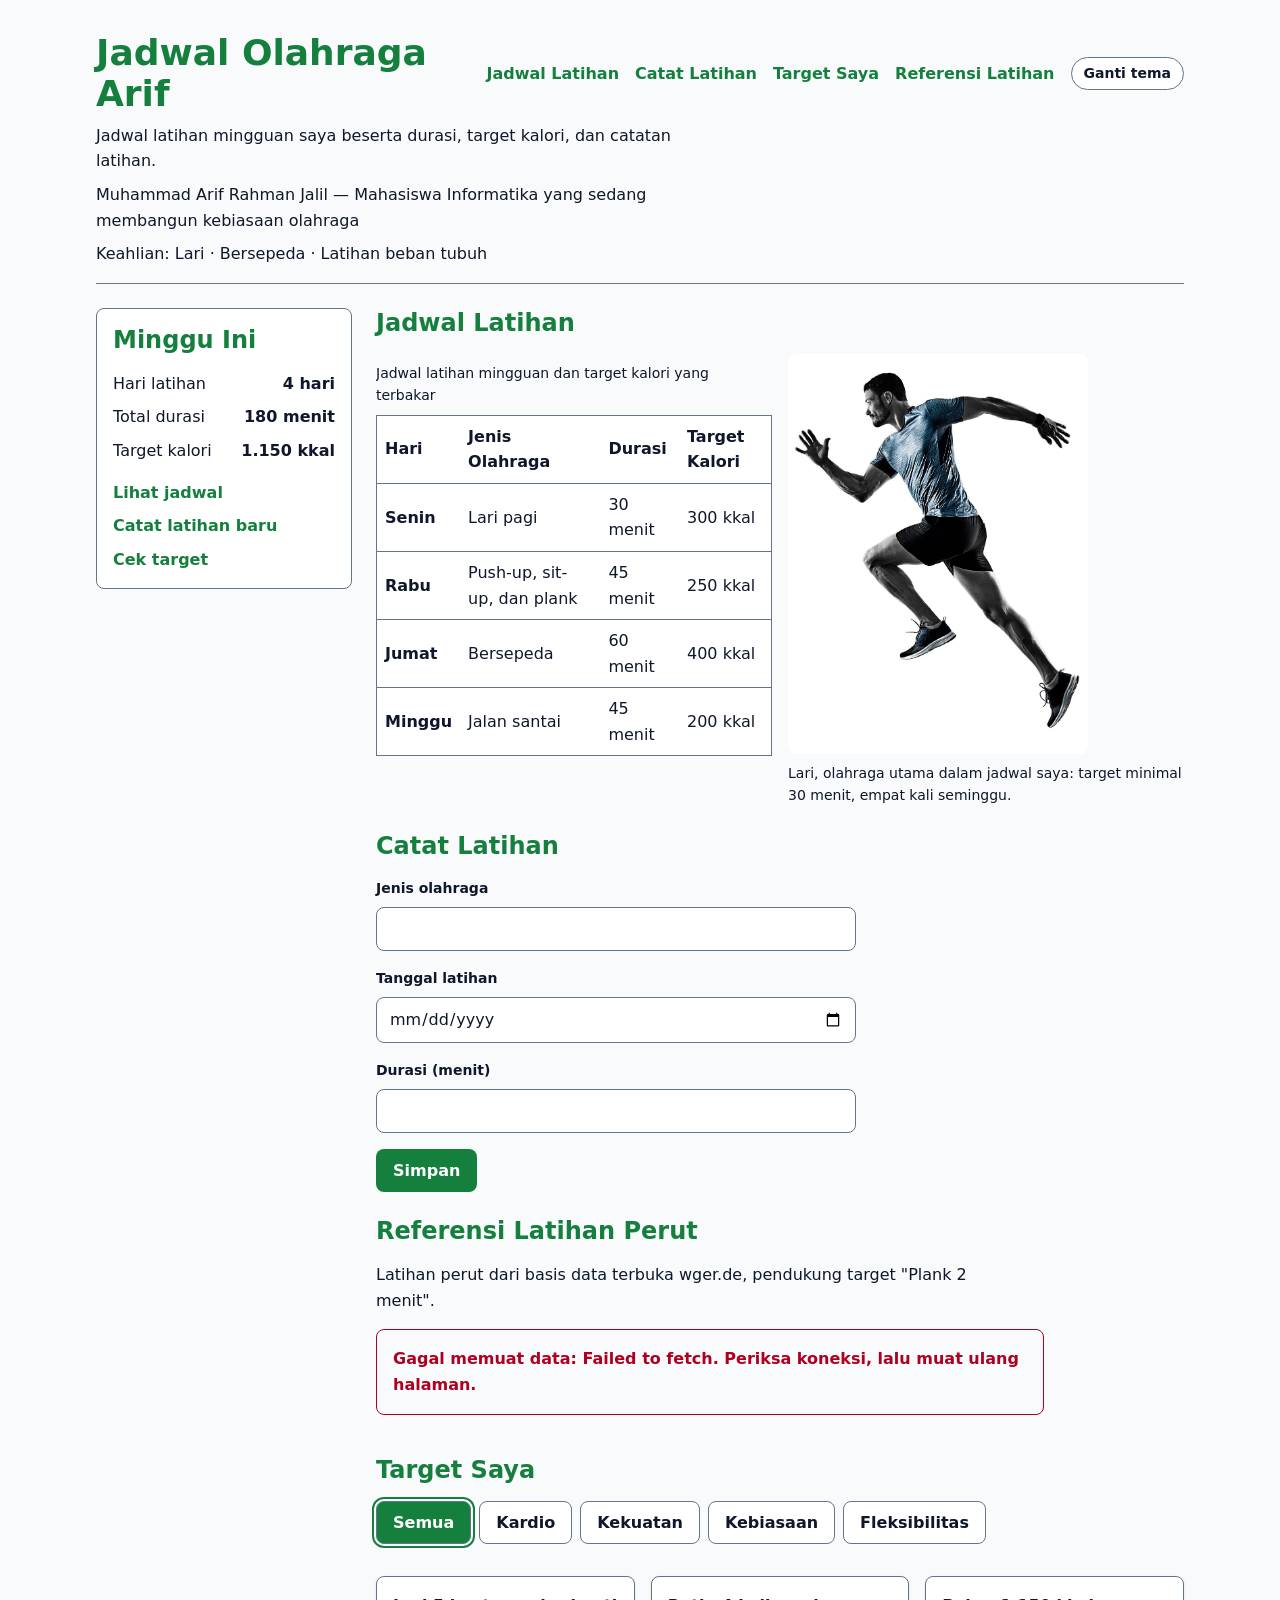
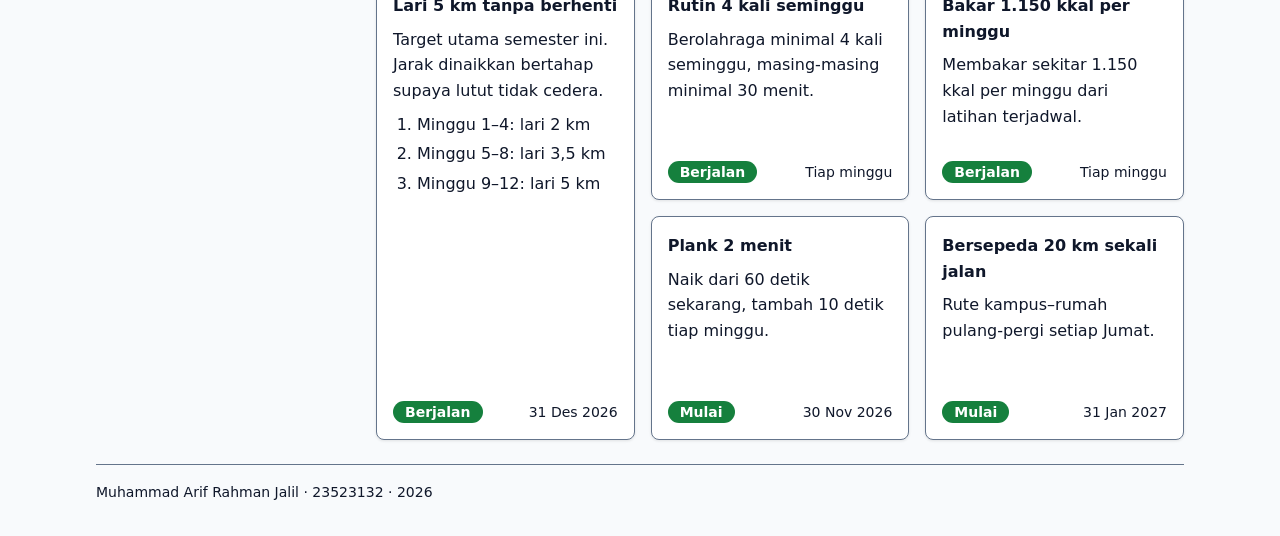
==== P11/profil.html @ 8c7ba5d6 "P11 — periksa bahan, gambar rencana Salin halaman P10 (profil.html, enam CSS, js/app.js, js/dom.js, " ====
<!DOCTYPE html>
<html lang="id">
<head>
  <meta charset="utf-8">
  <meta name="viewport" content="width=device-width, initial-scale=1.0">
  <title>Profil</title> <!-- diisi app.js dari profil.panggilan -->
  <link rel="icon" href="data:,"> <!-- tanpa ini Console menampilkan 404 favicon.ico -->

  <!-- urutan: token -> dasar -> tata letak -> komponen -> responsif -> tema -->
  <link rel="stylesheet" href="tokens.css">
  <link rel="stylesheet" href="base.css">
  <link rel="stylesheet" href="layout.css">
  <link rel="stylesheet" href="komponen.css">
  <link rel="stylesheet" href="responsif.css">
  <link rel="stylesheet" href="tema.css">
</head>
<body class="page">
  <!-- baris 1 kerangka: kepala halaman -->
  <header>
    <input type="checkbox" id="tema" class="pengalih-tema">
    <div class="navbar">
      <h1 id="judul-halaman"></h1>
      <nav aria-label="Navigasi utama">
        <ul>
          <li><a href="#bagian-1">Jadwal Latihan</a></li>
          <li><a href="#bagian-2">Catat Latihan</a></li>
          <li><a href="#bagian-3">Target Saya</a></li>
          <li><a href="#bagian-4">Referensi Latihan</a></li>
        </ul>
      </nav>
      <label for="tema" class="tombol-tema">Ganti tema</label>
    </div>
    <p id="deskripsi"></p>
    <p id="perkenalan"></p>
    <p id="keahlian"></p>
  </header>

  <!-- baris 2 kerangka: isi, dua kolom (sisi | utama, sisi | bawah) -->
  <main class="isi">
    <aside class="sisi" aria-labelledby="judul-sisi">
      <h2 id="judul-sisi">Minggu Ini</h2>

      <dl class="ringkasan">
        <div>
          <dt>Hari latihan</dt>
          <dd id="ringkasan-hari"></dd>
        </div>
        <div>
          <dt>Total durasi</dt>
          <dd id="ringkasan-durasi"></dd>
        </div>
        <div>
          <dt>Target kalori</dt>
          <dd id="ringkasan-kalori"></dd>
        </div>
      </dl>

      <nav aria-label="Pintasan">
        <ul class="menu-samping">
          <li><a href="#bagian-1">Lihat jadwal</a></li>
          <li><a href="#bagian-2">Catat latihan baru</a></li>
          <li><a href="#bagian-3">Cek target</a></li>
        </ul>
      </nav>
    </aside>

    <div class="utama">
      <section id="bagian-1">
        <h2>Jadwal Latihan</h2>

        <div class="jadwal">
          <div class="tabel-wadah">
            <table>
              <caption>Jadwal latihan mingguan dan target kalori yang terbakar</caption>
              <thead>
                <tr>
                  <th scope="col">Hari</th>
                  <th scope="col">Jenis Olahraga</th>
                  <th scope="col">Durasi</th>
                  <th scope="col">Target Kalori</th>
                </tr>
              </thead>
              <tbody id="isi-jadwal"></tbody> <!-- baris diisi app.js dari daftarLatihan -->
            </table>
          </div>

          <figure>
            <img src="olahraga.jpg"
                 alt="Seorang pria berkaus biru, celana pendek hitam, dan sepatu lari sedang berlari cepat dengan satu lutut terangkat tinggi, di latar belakang putih."
                 width="300" height="400" loading="lazy">
            <figcaption>Lari, olahraga utama dalam jadwal saya: target minimal 30 menit, empat kali seminggu.</figcaption>
          </figure>
        </div>
      </section>

      <section id="bagian-2">
        <h2>Catat Latihan</h2>

        <form action="/simpan" method="post" class="form" id="form-latihan" novalidate> <!-- validasi diambil alih dom.js -->
          <div class="form-kolom">
            <label for="jenis-olahraga">Jenis olahraga</label>
            <input type="text" id="jenis-olahraga" name="jenis-olahraga" required minlength="3" maxlength="50" aria-describedby="galat-jenis">
            <p class="pesan-galat" id="galat-jenis" hidden>⚠ Isi 3–50 karakter, misalnya "Lari pagi".</p>
          </div>
          <div class="form-kolom">
            <label for="tanggal-latihan">Tanggal latihan</label>
            <input type="date" id="tanggal-latihan" name="tanggal-latihan" required min="2026-09-01" max="2027-01-31" aria-describedby="galat-tanggal">
            <p class="pesan-galat" id="galat-tanggal" hidden>⚠ Pilih tanggal antara 1 September 2026 dan 31 Januari 2027.</p>
          </div>
          <div class="form-kolom">
            <label for="durasi">Durasi (menit)</label>
            <input type="number" id="durasi" name="durasi" required min="5" max="240" step="5" aria-describedby="galat-durasi">
            <p class="pesan-galat" id="galat-durasi" hidden>⚠ Isi 5–240 menit, kelipatan 5.</p>
          </div>
          <button type="submit" id="tombol-simpan">Simpan</button>
          <p id="status-form" class="status-form" role="status"></p>
        </form>
      </section>

      <!-- P10: daftar diisi dom.js dari data yang diambil api.js (wger.de) -->
      <section id="bagian-4">
        <h2>Referensi Latihan Perut</h2>
        <p>Latihan perut dari basis data terbuka wger.de, pendukung target "Plank 2 menit".</p>
        <p id="status-latihan" class="status-latihan" role="status" hidden></p>
        <ul class="galeri" id="daftar-latihan"></ul>
      </section>
    </div>

    <section id="bagian-3" class="bawah">
      <h2>Target Saya</h2>

      <!-- P9: satu pendengar di #filter melayani semua tombol (dom.js) -->
      <div id="filter" class="filter" role="group" aria-label="Saring target menurut kategori">
        <button type="button" data-kategori="semua" class="aktif" aria-pressed="true">Semua</button>
        <button type="button" data-kategori="kardio" aria-pressed="false">Kardio</button>
        <button type="button" data-kategori="kekuatan" aria-pressed="false">Kekuatan</button>
        <button type="button" data-kategori="kebiasaan" aria-pressed="false">Kebiasaan</button>
        <button type="button" data-kategori="fleksibilitas" aria-pressed="false">Fleksibilitas</button>
      </div>

      <!-- galeri: 1 kolom (dasar), 2 kolom mulai 48rem, 3 kolom mulai 60rem -->
      <ul class="galeri" id="daftar"></ul> <!-- kosong; kartu dipasang render() di dom.js -->
      <p id="pesan-kosong" class="pesan-kosong" hidden>Tidak ada target pada kategori itu.</p>
    </section>
  </main>

  <!-- baris 3 kerangka: kaki halaman -->
  <footer>
    <p id="kaki"></p>
  </footer>

  <script type="module" src="js/app.js"></script>
  <script type="module" src="js/dom.js"></script> <!-- dom.js mengimpor api.js sendiri -->
</body>
</html>
---- P11/tokens.css ----
/* LAPIS 1 — primitif: nilai mentah, tidak menyebut peran apa pun */
:root {
  --green-700: #15803D;
  --slate-50:  #F8FAFC;
  --slate-200: #E2E8F0;
  --slate-500: #64748B;
  --slate-800: #1E293B;
  --slate-900: #0F172A;
  --white:     #FFFFFF;
  --red-700:   #B00020;
  --red-300:   #FF8A8A;

  --space-1: 0.25rem;
  --space-2: 0.5rem;
  --space-3: 0.75rem;
  --space-4: 1rem;
  --space-6: 1.5rem;

  --radius-md:     0.5rem;
  --radius-full:   999px;
  --shadow-terang: 0 1px 3px rgba(0, 0, 0, .10);
  --shadow-gelap:  0 1px 3px rgba(0, 0, 0, .45);

  --text-sm:  0.875rem;
  --text-md:  1rem;
  --text-xl:  1.5rem;
  --text-3xl: clamp(1.75rem, 1.2rem + 2.5vw, 2.25rem);
}

/* LAPIS 2 — semantik: peran. Isinya mengacu ke lapis 1. */
:root {
  --color-bg:         var(--slate-50);
  --color-fg:         var(--slate-900);
  --color-surface:    var(--white);
  --color-border:     var(--slate-500);
  --color-primary:    var(--green-700);
  --color-on-primary: var(--white);
  --color-danger:     var(--red-700);
  --color-focus:      var(--color-primary);
  --shadow-1:         var(--shadow-terang);

  /* versi terang warna utama untuk tema gelap — diturunkan, bukan hex baru */
  --color-primary-gelap: color-mix(in oklch, var(--green-700), white 45%);

  --card-pad:    var(--space-4);
  --section-gap: var(--space-6);
}
---- P11/base.css ----
*, *::before, *::after {
  box-sizing: border-box;          /* width sudah mencakup padding + border */
}

* { margin: 0; }                   /* hapus jarak bawaan; atur sendiri memakai gap */

img { max-width: 100%; height: auto; display: block; }

html {
  font-size: 100%;                 /* ikuti pengaturan pengguna, jangan dipatok */
  color-scheme: light;             /* kontrol bawaan (ikon kalender) ikut tema */
}

body {
  font-family: system-ui, "Segoe UI", Roboto, sans-serif;
  font-size: var(--text-md);
  line-height: 1.6;                /* 1.5-1.7 nyaman untuk teks isi */
  color: var(--color-fg);
  background: var(--color-bg);
  padding: var(--space-4);
  max-width: 70rem;
  margin-inline: auto;
}

h1 { font-size: var(--text-3xl); line-height: 1.15; color: var(--color-primary); }
h2 { font-size: var(--text-xl);  line-height: 1.25; color: var(--color-primary); }
h3 { font-size: var(--text-md); }

a { color: var(--color-primary); }

/* Batasi panjang baris supaya mata mudah berpindah baris */
main p, header p { max-width: 60ch; }
---- P11/layout.css ----
/* Kerangka halaman: tiga baris (kepala, isi, kaki) dijaga grid */
.page {
  display: grid;
  grid-template-rows: auto 1fr auto;
  min-height: 100dvh;              /* dvh: ikut bilah alamat ponsel yang bergerak */
  gap: var(--space-6);
}

header {
  display: flex;
  flex-direction: column;
  gap: var(--space-2);
  padding-block: var(--space-4);
  border-bottom: 1px solid var(--color-border);
}

/* Navbar: satu baris, disusun flex. Sumbu utama horizontal, silang vertikal. */
.navbar {
  display: flex;
  gap: var(--space-4);
  align-items: center;             /* sumbu silang: rata tengah */
  flex-wrap: wrap;                 /* hanya turun baris bila memang tidak muat (360 px) */
}

.navbar h1 {
  flex: 1 1 12rem;                 /* judul menyerap sisa ruang, menu tetap di kanan */
  min-width: 0;                    /* judul panjang membungkus, tidak mendorong menu */
  overflow-wrap: anywhere;
}

nav ul {
  display: flex;
  flex-wrap: wrap;
  gap: var(--space-4);
  list-style: none;                /* daftar nav tanpa butir */
  padding: 0;
}

nav a {
  font-weight: 600;
  text-decoration: none;
}

nav a:hover { text-decoration: underline; }

/* Isi: jumlah kolom dan area diatur di responsif.css (mobile-first) */
.isi {
  display: grid;
  gap: var(--space-6);
  align-items: start;
  align-content: start;            /* baris isi tidak meregang mengisi 1fr halaman */
}

.sisi  { grid-area: sisi; }
.utama { grid-area: utama; }
.bawah { grid-area: bawah; }

/* Item grid boleh menyusut di bawah ukuran isinya */
.sisi, .utama, .bawah { min-width: 0; }

.utama {
  display: flex;
  flex-direction: column;
  gap: var(--section-gap);         /* jarak antar bagian, tanpa margin */
}

section {
  display: flex;
  flex-direction: column;
  gap: var(--space-4);
}

/* Jadwal: tabel dan gambar berdampingan bila muat, bertumpuk bila tidak */
.jadwal {
  display: grid;
  grid-template-columns: repeat(auto-fit, minmax(min(20rem, 100%), 1fr));
  gap: var(--space-4);
  align-items: start;
}

footer {
  padding-block: var(--space-4);
  border-top: 1px solid var(--color-border);
  color: var(--color-fg);          /* hindari abu pucat yang gagal kontras */
  font-size: var(--text-sm);
}
---- P11/komponen.css ----
/* Tabel */
.tabel-wadah { overflow-x: auto; } /* tabel bergulir di wadahnya, halaman tidak */

table {
  width: 100%;
  border-collapse: collapse;
  background: var(--color-surface);
  border: 1px solid var(--color-border);
}

caption {
  text-align: start;
  font-size: var(--text-sm);
  padding-block: var(--space-2);
}

th, td {
  padding: var(--space-2);         /* padding tipis supaya 4 kolom muat di 360 px */
  border-bottom: 1px solid var(--color-border);
  text-align: start;
}

/* Gambar */
figure {
  display: flex;
  flex-direction: column;
  gap: var(--space-2);
}

figure img { border-radius: var(--radius-md); }

figcaption { font-size: var(--text-sm); }

/* Form */
.form {
  display: flex;
  flex-direction: column;
  gap: var(--space-4);
  max-width: 30rem;
}

.form-kolom {
  display: flex;
  flex-direction: column;
  gap: var(--space-2);             /* jarak label ke isian, seragam */
}

label {
  font-size: var(--text-sm);
  font-weight: 600;
}

input, select, textarea {
  font: inherit;                   /* kolom isian ikut ukuran huruf halaman */
  padding: var(--space-2) var(--space-3);
  border: 1px solid var(--color-border);
  border-radius: var(--radius-md);
  background: var(--color-surface);
  color: var(--color-fg);
}

button {
  align-self: flex-start;
  font: inherit;
  font-weight: 600;
  padding: var(--space-2) var(--space-4);
  border: 1px solid transparent;
  border-radius: var(--radius-md);
  background: var(--color-primary);
  color: var(--color-on-primary);
  cursor: pointer;
}

button:hover { text-decoration: underline; }

/* :focus-visible hanya muncul saat pengguna memakai papan ketik */
:focus-visible {
  outline: 2px solid var(--color-focus);
  outline-offset: 2px;
}

/* P9: kolom ditandai dom.js lewat aria-invalid, bukan lagi :user-invalid */
input[aria-invalid="true"] {
  border-color: var(--color-danger);
  border-width: 2px;
}

/* Pesan galat: disembunyikan/ditampilkan dom.js lewat atribut hidden */
.pesan-galat { color: var(--color-danger); font-size: var(--text-sm); }

/* Tombol yang menunggu: terlihat tidak bisa ditekan */
button:disabled {
  opacity: 0.5;
  cursor: not-allowed;
  text-decoration: none;
}

.status-form { font-size: var(--text-sm); font-weight: 600; }
.status-form:empty { display: none; }

/* Sidebar */
.sisi {
  display: flex;
  flex-direction: column;
  gap: var(--space-4);
  padding: var(--card-pad);
  background: var(--color-surface);
  border: 1px solid var(--color-border);
  border-radius: var(--radius-md);
}

.ringkasan {
  display: flex;
  flex-direction: column;
  gap: var(--space-2);
}

.ringkasan div {
  display: flex;
  justify-content: space-between;  /* label kiri, angka kanan, satu baris */
  gap: var(--space-2);
}

.ringkasan dd { font-weight: 600; }

/* Menu samping: kolom. Sumbu utama vertikal, silang horizontal. */
.menu-samping {
  flex-direction: column;
  gap: var(--space-2);
}

/* Galeri: jumlah kolom diatur di responsif.css (1 → 2 → 3) */
.galeri {
  display: grid;
  gap: var(--space-4);
  list-style: none;
  padding: 0;
}

/* Kartu: isi disusun flex, kaki selalu di dasar kartu */
.kartu {
  display: flex;
  flex-direction: column;
  gap: var(--space-3);
  background: var(--color-surface);
  border: 1px solid var(--color-border);
  border-radius: var(--radius-md);
  box-shadow: var(--shadow-1);
  padding: var(--card-pad);
}

.galeri .kartu { min-height: 14rem; }   /* tinggi dasar seragam walau isi pendek */

.kartu__isi {
  flex: 1;                         /* isi menyerap sisa tinggi, kaki terdorong ke bawah */
  min-width: 0;                    /* teks membungkus, tidak melebarkan kolom */
  display: flex;
  flex-direction: column;
  gap: var(--space-2);
}

.kartu__judul { overflow-wrap: anywhere; }

.kartu__tahap {
  display: flex;
  flex-direction: column;
  gap: var(--space-1);
  padding-inline-start: var(--space-6);
}

.kartu__kaki {
  display: flex;
  align-items: center;
  justify-content: space-between;
  gap: var(--space-2);
  flex-wrap: wrap;
  font-size: var(--text-sm);
}

.lencana {
  padding: 0 var(--space-3);
  border-radius: var(--radius-full);
  background: var(--color-primary);
  color: var(--color-on-primary);
  font-weight: 600;
}

/* P9: baris tombol filter di atas galeri */
.filter {
  display: flex;
  flex-wrap: wrap;
  gap: var(--space-2);
  margin-block-end: var(--space-4);
}

.filter button {
  background: var(--color-surface);
  color: var(--color-fg);
  border-color: var(--color-border);
}

/* Penanda tombol filter yang sedang berlaku; kelasnya dipasang dom.js */
.aktif {
  outline: 2px solid currentColor;
  outline-offset: 2px;
}

.filter button.aktif {
  background: var(--color-primary);
  color: var(--color-on-primary);
  outline-color: var(--color-primary); /* currentColor gelap hilang di tema gelap */
}

.pesan-kosong {
  padding: var(--card-pad);
  border: 1px dashed var(--color-border);
  border-radius: var(--radius-md);
}

/* P10: pesan keadaan daftar dari jaringan (memuat, gagal, kosong) */
.status-latihan {
  padding: var(--card-pad);
  border: 1px dashed var(--color-border);
  border-radius: var(--radius-md);
}

.status-latihan[data-keadaan="gagal"] {
  border-style: solid;
  border-color: var(--color-danger);
  color: var(--color-danger);
  font-weight: 600;
}

/* Blok yang menonjol: target utama menempati dua baris galeri */
.papan { grid-row: span 2; }

/* Tombol pengalih tema */
.pengalih-tema { position: absolute; opacity: 0; pointer-events: none; }

.tombol-tema {
  padding: var(--space-1) var(--space-3);
  border: 1px solid var(--color-border);
  border-radius: var(--radius-full);
  background: var(--color-surface);
  cursor: pointer;
}

/* checkbox tersembunyi, jadi penanda fokusnya dipindah ke label */
.pengalih-tema:focus-visible ~ .navbar .tombol-tema {
  outline: 2px solid var(--color-focus);
  outline-offset: 2px;
}
---- P11/responsif.css ----
/* Mobile-first: gaya dasar di atas (tanpa syarat), tambahan min-width di bawah.
   Gambar (max-width: 100%) ada di base.css, wadah tabel bergulir ada di komponen.css. */

/* dasar: berlaku di semua lebar, satu kolom */
.isi {
  grid-template-columns: 1fr;
  grid-template-areas:
    "sisi"
    "utama"
    "bawah";
  gap: var(--space-6);
}

.galeri {
  grid-template-columns: 1fr;
  gap: var(--space-4);
}

/* tablet: galeri dua kolom */
@media (min-width: 48rem) {
  .galeri { grid-template-columns: repeat(2, 1fr); }
}

/* desktop: sidebar bersanding dengan konten, galeri tiga kolom */
@media (min-width: 60rem) {
  .isi {
    grid-template-columns: 16rem 1fr;
    grid-template-areas:
      "sisi utama"
      "sisi bawah";
  }
  .galeri { grid-template-columns: repeat(3, 1fr); }
}
---- P11/tema.css ----
/* 1. Ikut pengaturan sistem: lapis semantik saja yang diganti */
@media (prefers-color-scheme: dark) {
  :root {
    --color-bg:         var(--slate-900);
    --color-fg:         var(--slate-200);
    --color-surface:    var(--slate-800);
    --color-border:     var(--slate-500);
    --color-primary:    var(--color-primary-gelap);
    --color-on-primary: var(--slate-900);
    --color-danger:     var(--red-300);
    --shadow-1:         var(--shadow-gelap);
    color-scheme: dark;
  }
}

/* 2. Pilihan manual HARUS berada setelah blok media query,
      supaya menang saat keduanya menyala bersamaan. */
:root:has(#tema:checked) {
  --color-bg:         var(--slate-900);
  --color-fg:         var(--slate-200);
  --color-surface:    var(--slate-800);
  --color-border:     var(--slate-500);
  --color-primary:    var(--color-primary-gelap);
  --color-on-primary: var(--slate-900);
  --color-danger:     var(--red-300);
  --shadow-1:         var(--shadow-gelap);
  color-scheme: dark;
}

/* 3. Sistem gelap, tetapi pengguna memilih terang (membaca di ruang terang) */
@media (prefers-color-scheme: dark) {
  :root:has(#tema:checked) {
    --color-bg:         var(--slate-50);
    --color-fg:         var(--slate-900);
    --color-surface:    var(--white);
    --color-border:     var(--slate-500);
    --color-primary:    var(--green-700);
    --color-on-primary: var(--white);
    --color-danger:     var(--red-700);
    --shadow-1:         var(--shadow-terang);
    color-scheme: light;
  }
}
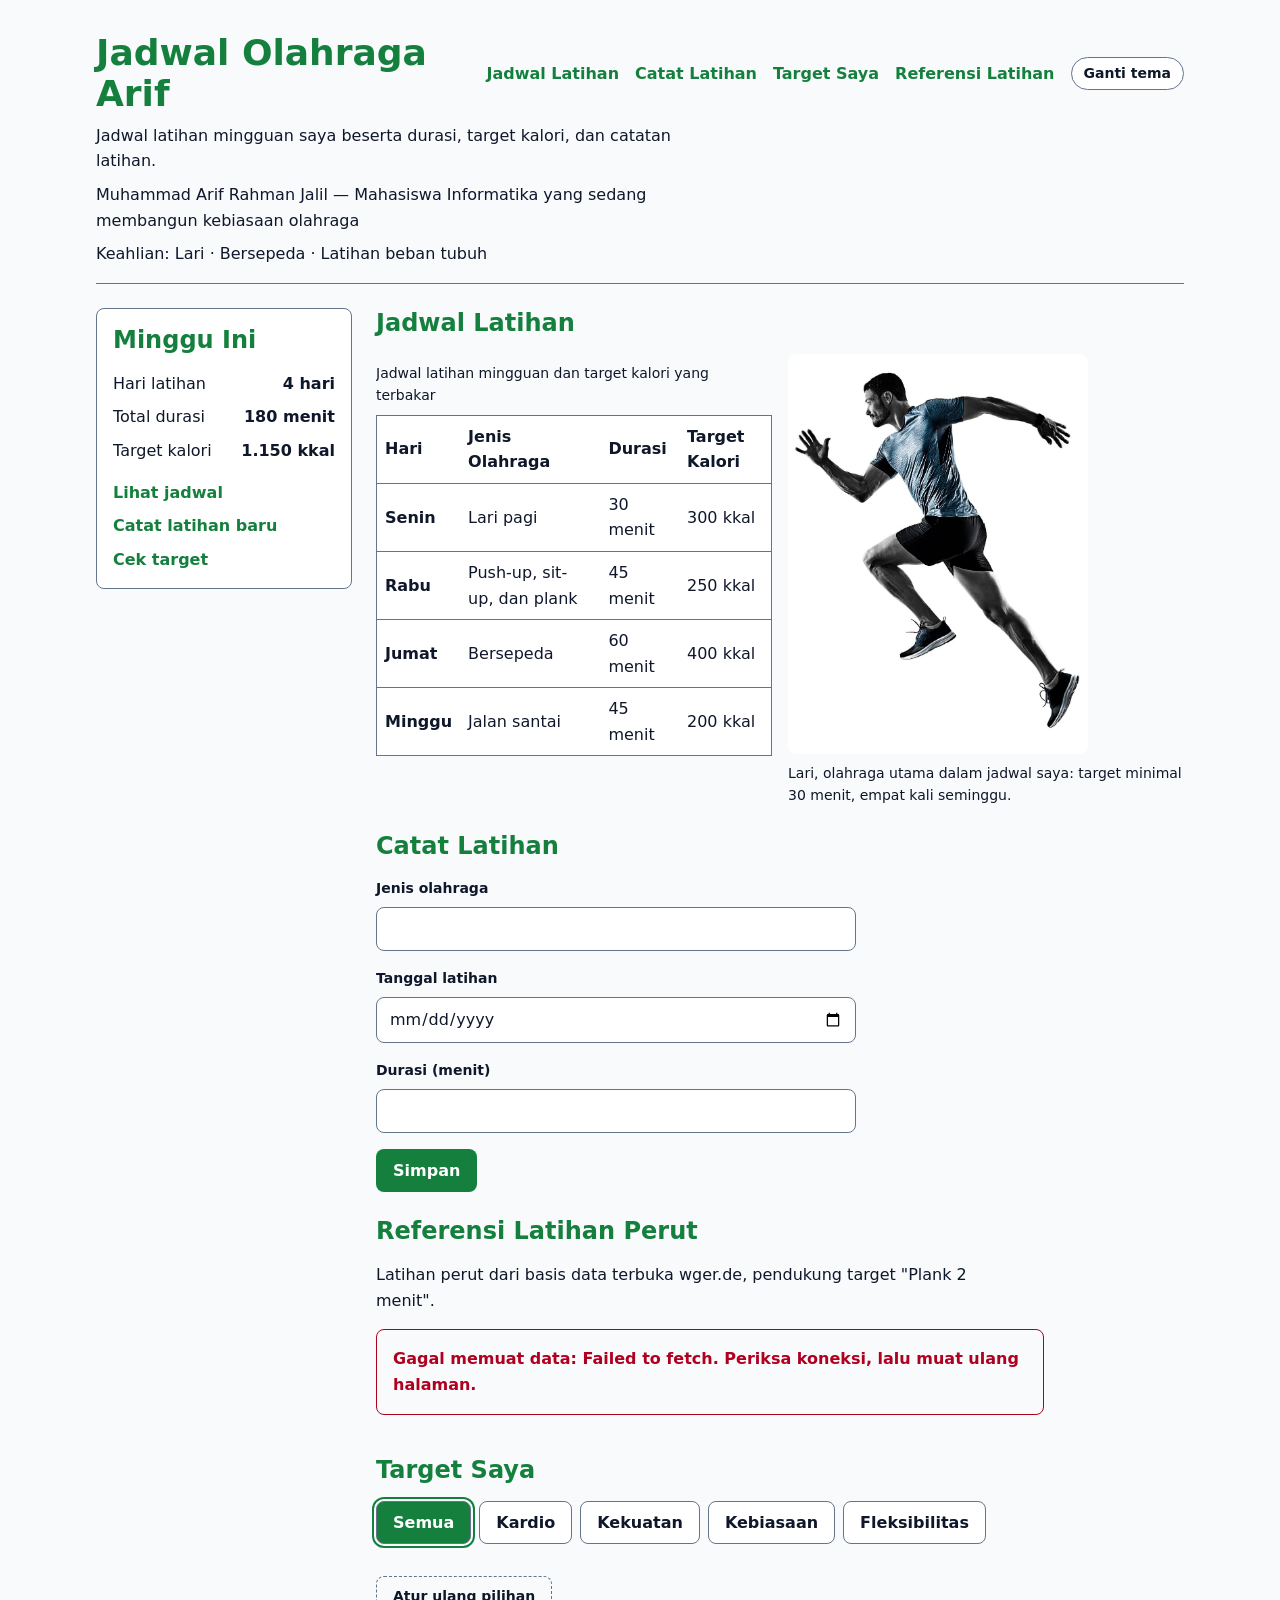
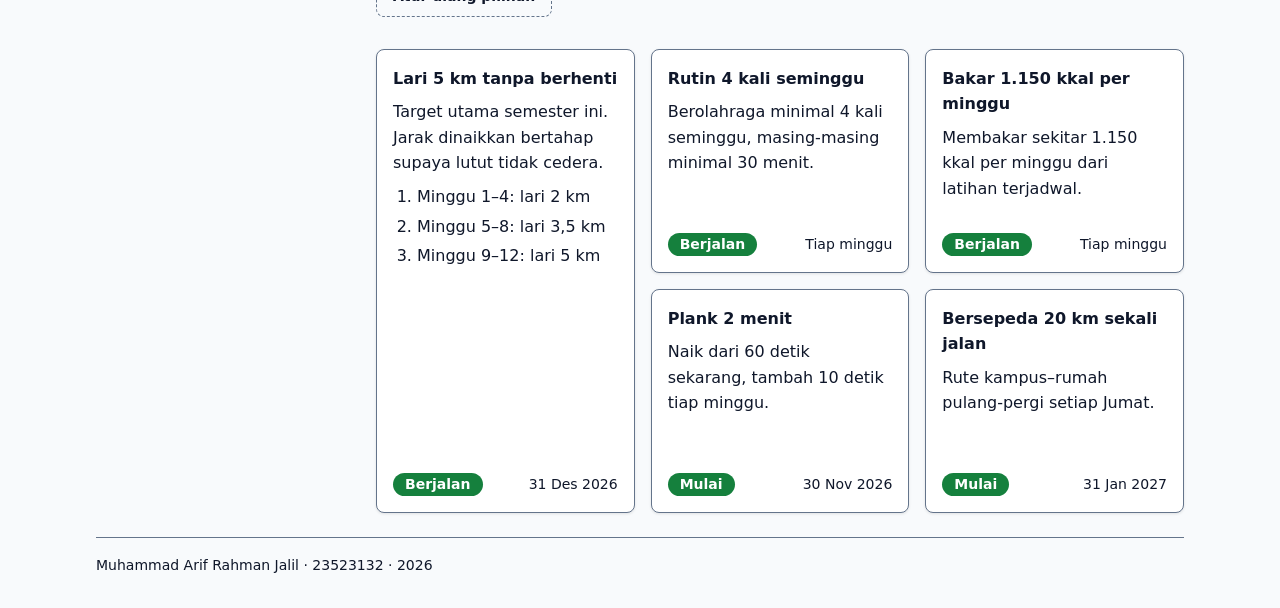
==== commit b76c126e: "P11 — halaman mengingat simpanan.js menyimpan kategori aktif dan pilihan tema ke localStorage (kunci" ====
--- a/P11/profil.html
+++ b/P11/profil.html
@@ -3,7 +3,7 @@
 <head>
   <meta charset="utf-8">
   <meta name="viewport" content="width=device-width, initial-scale=1.0">
-  <title>Profil</title> <!-- diisi app.js dari profil.panggilan -->
+  <title>Profil</title> <!-- diisi dom.js dari profil.panggilan -->
   <link rel="icon" href="data:,"> <!-- tanpa ini Console menampilkan 404 favicon.ico -->
 
   <!-- urutan: token -> dasar -> tata letak -> komponen -> responsif -> tema -->
@@ -80,7 +80,7 @@
                   <th scope="col">Target Kalori</th>
                 </tr>
               </thead>
-              <tbody id="isi-jadwal"></tbody> <!-- baris diisi app.js dari daftarLatihan -->
+              <tbody id="isi-jadwal"></tbody> <!-- baris diisi dom.js dari daftarLatihan -->
             </table>
           </div>
 
@@ -99,17 +99,17 @@
         <form action="/simpan" method="post" class="form" id="form-latihan" novalidate> <!-- validasi diambil alih dom.js -->
           <div class="form-kolom">
             <label for="jenis-olahraga">Jenis olahraga</label>
-            <input type="text" id="jenis-olahraga" name="jenis-olahraga" required minlength="3" maxlength="50" aria-describedby="galat-jenis">
+            <input type="text" id="jenis-olahraga" data-kolom="jenis" name="jenis-olahraga" required minlength="3" maxlength="50" aria-describedby="galat-jenis">
             <p class="pesan-galat" id="galat-jenis" hidden>⚠ Isi 3–50 karakter, misalnya "Lari pagi".</p>
           </div>
           <div class="form-kolom">
             <label for="tanggal-latihan">Tanggal latihan</label>
-            <input type="date" id="tanggal-latihan" name="tanggal-latihan" required min="2026-09-01" max="2027-01-31" aria-describedby="galat-tanggal">
+            <input type="date" id="tanggal-latihan" data-kolom="tanggal" name="tanggal-latihan" required min="2026-09-01" max="2027-01-31" aria-describedby="galat-tanggal">
             <p class="pesan-galat" id="galat-tanggal" hidden>⚠ Pilih tanggal antara 1 September 2026 dan 31 Januari 2027.</p>
           </div>
           <div class="form-kolom">
             <label for="durasi">Durasi (menit)</label>
-            <input type="number" id="durasi" name="durasi" required min="5" max="240" step="5" aria-describedby="galat-durasi">
+            <input type="number" id="durasi" data-kolom="durasi" name="durasi" required min="5" max="240" step="5" aria-describedby="galat-durasi">
             <p class="pesan-galat" id="galat-durasi" hidden>⚠ Isi 5–240 menit, kelipatan 5.</p>
           </div>
           <button type="submit" id="tombol-simpan">Simpan</button>
@@ -138,6 +138,9 @@
         <button type="button" data-kategori="fleksibilitas" aria-pressed="false">Fleksibilitas</button>
       </div>
 
+      <!-- P11: menghapus pilihan tersimpan (kategori dan tema), lalu kembali ke nilai bawaan -->
+      <button type="button" id="atur-ulang" class="tombol-atur-ulang">Atur ulang pilihan</button>
+
       <!-- galeri: 1 kolom (dasar), 2 kolom mulai 48rem, 3 kolom mulai 60rem -->
       <ul class="galeri" id="daftar"></ul> <!-- kosong; kartu dipasang render() di dom.js -->
       <p id="pesan-kosong" class="pesan-kosong" hidden>Tidak ada target pada kategori itu.</p>
@@ -149,7 +152,7 @@
     <p id="kaki"></p>
   </footer>
 
+  <!-- P11: satu pemanggil; data.js, state.js, dom.js, events.js, api.js dipanggil lewat import -->
   <script type="module" src="js/app.js"></script>
-  <script type="module" src="js/dom.js"></script> <!-- dom.js mengimpor api.js sendiri -->
 </body>
 </html>
--- a/P11/komponen.css
+++ b/P11/komponen.css
@@ -211,6 +211,15 @@
   outline-color: var(--color-primary); /* currentColor gelap hilang di tema gelap */
 }
 
+/* P11: tombol atur ulang pilihan tersimpan, tampil sekunder di bawah filter */
+.tombol-atur-ulang {
+  margin-block-end: var(--space-4);
+  background: transparent;
+  color: var(--color-fg);
+  border: 1px dashed var(--color-border);
+  font-size: var(--text-sm);
+}
+
 .pesan-kosong {
   padding: var(--card-pad);
   border: 1px dashed var(--color-border);
